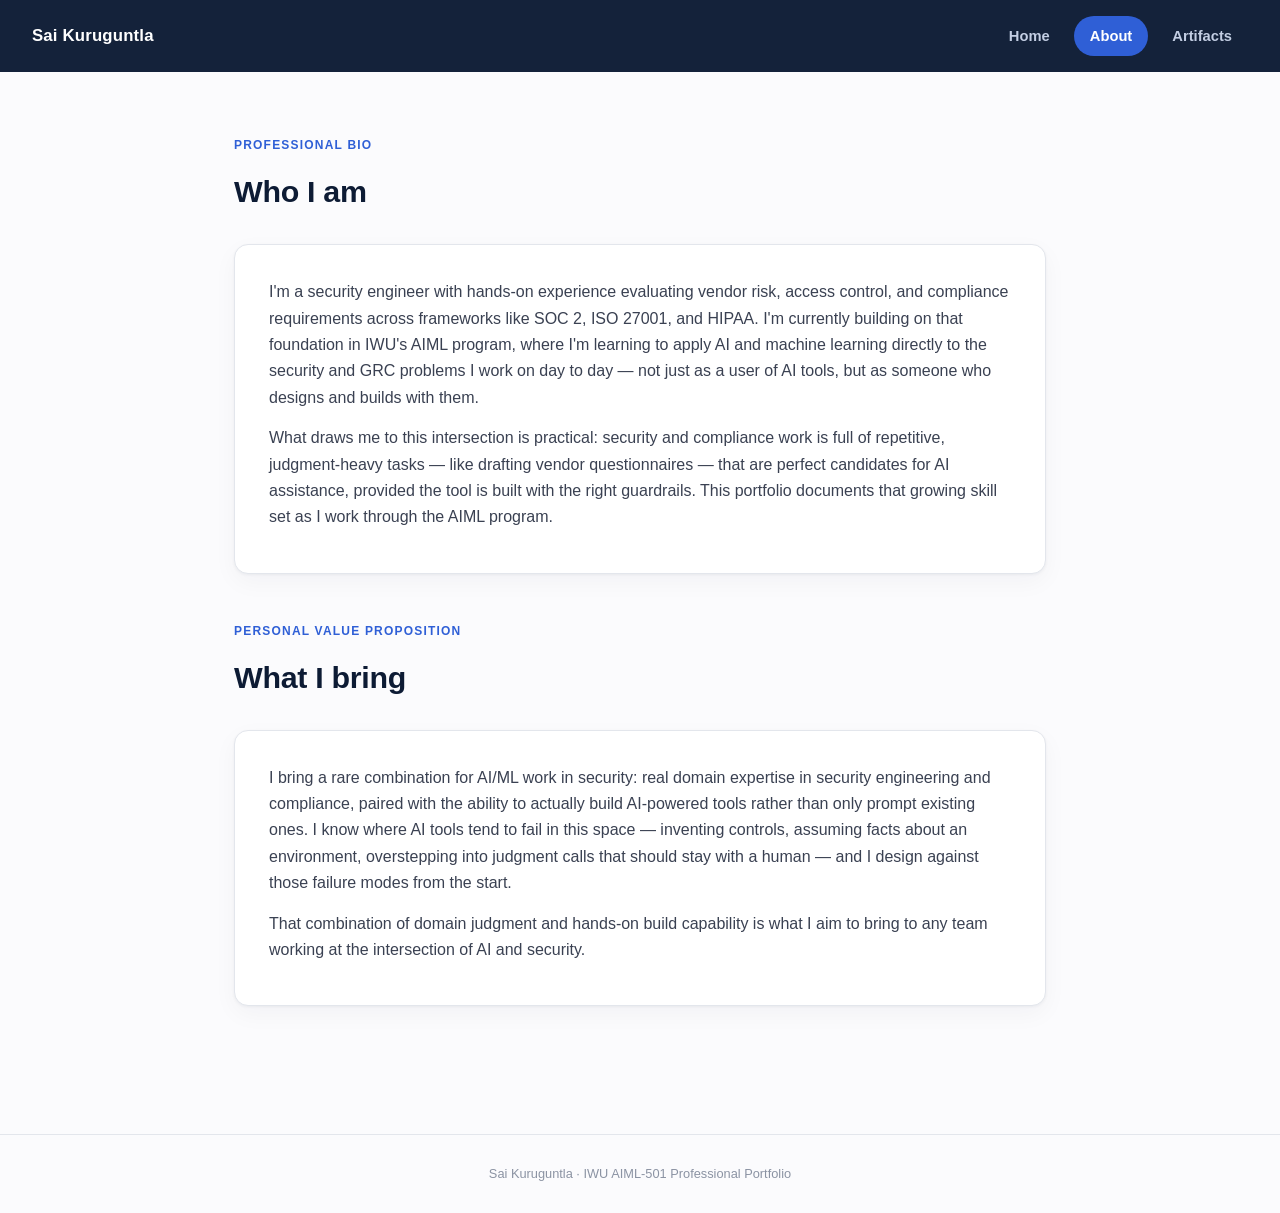
==== about.html @ 4fc4275c "Add files via upload" ====
<!DOCTYPE html>
<html lang="en">
<head>
<meta charset="UTF-8">
<meta name="viewport" content="width=device-width, initial-scale=1">
<title>About — Sai Kuruguntla</title>
<link rel="stylesheet" href="styles.css">
</head>
<body>

<nav class="site-nav">
  <a href="index.html" class="brand">Sai Kuruguntla</a>
  <div class="links">
    <a href="index.html" class="nav-link">Home</a>
    <a href="about.html" class="nav-link active">About</a>
    <a href="artifacts.html" class="nav-link">Artifacts</a>
  </div>
</nav>

<main>
  <div class="section-label">Professional Bio</div>
  <h2 class="section-title">Who I am</h2>
  <div class="card">
    <p>I'm a security engineer with hands-on experience evaluating vendor risk, access control, and compliance requirements across frameworks like SOC 2, ISO 27001, and HIPAA. I'm currently building on that foundation in IWU's AIML program, where I'm learning to apply AI and machine learning directly to the security and GRC problems I work on day to day — not just as a user of AI tools, but as someone who designs and builds with them.</p>
    <p>What draws me to this intersection is practical: security and compliance work is full of repetitive, judgment-heavy tasks — like drafting vendor questionnaires — that are perfect candidates for AI assistance, provided the tool is built with the right guardrails. This portfolio documents that growing skill set as I work through the AIML program.</p>
  </div>

  <div class="section-label" style="margin-top:48px;">Personal Value Proposition</div>
  <h2 class="section-title">What I bring</h2>
  <div class="card">
    <p>I bring a rare combination for AI/ML work in security: real domain expertise in security engineering and compliance, paired with the ability to actually build AI-powered tools rather than only prompt existing ones. I know where AI tools tend to fail in this space — inventing controls, assuming facts about an environment, overstepping into judgment calls that should stay with a human — and I design against those failure modes from the start.</p>
    <p>That combination of domain judgment and hands-on build capability is what I aim to bring to any team working at the intersection of AI and security.</p>
  </div>
</main>

<footer class="site-footer">Sai Kuruguntla · IWU AIML-501 Professional Portfolio</footer>

</body>
</html>
---- styles.css ----
/* Shared styles for Sai Kuruguntla — AIML-501 Portfolio */
:root {
  --navy: #0d1b34;
  --navy-light: #16264a;
  --blue: #2f5fd6;
  --blue-light: #eaf0ff;
  --ink: #1f2430;
  --muted: #5b6472;
  --border: #e3e6ec;
  --bg: #fbfbfd;
  color-scheme: light;
}
* { box-sizing: border-box; margin: 0; padding: 0; }
body {
  font-family: -apple-system, BlinkMacSystemFont, "Segoe UI", Helvetica, Arial, sans-serif;
  color: var(--ink);
  background: var(--bg);
  line-height: 1.65;
  -webkit-font-smoothing: antialiased;
}

/* Nav */
.site-nav {
  position: sticky; top: 0; z-index: 50;
  background: rgba(13, 27, 52, 0.97);
  backdrop-filter: blur(6px);
  display: flex; align-items: center; justify-content: space-between;
  padding: 16px 32px;
}
.site-nav .brand {
  color: #fff; font-weight: 700; font-size: 1.05rem; text-decoration: none;
  letter-spacing: 0.01em;
}
.site-nav .links { display: flex; gap: 8px; }
.site-nav a.nav-link {
  color: #c3ceE3; text-decoration: none; font-weight: 600; font-size: 0.92rem;
  padding: 8px 16px; border-radius: 999px; transition: all .15s ease;
}
.site-nav a.nav-link:hover { color: #fff; background: rgba(255,255,255,0.08); }
.site-nav a.nav-link.active { color: #fff; background: var(--blue); }

/* Hero */
.hero {
  background: linear-gradient(150deg, var(--navy) 0%, var(--navy-light) 55%, #1d3566 100%);
  color: #fff; text-align: center; padding: 96px 24px 88px;
  position: relative; overflow: hidden;
}
.hero::before {
  content: ""; position: absolute; inset: 0;
  background: radial-gradient(circle at 80% 10%, rgba(47,95,214,0.35), transparent 45%),
              radial-gradient(circle at 15% 90%, rgba(47,95,214,0.25), transparent 40%);
}
.hero * { position: relative; }
.eyebrow {
  display: inline-block; text-transform: uppercase; letter-spacing: 0.12em;
  font-size: 0.75rem; font-weight: 700; color: #9db4e8; margin-bottom: 18px;
}
.hero h1 { font-size: 2.6rem; font-weight: 800; margin-bottom: 14px; letter-spacing: -0.01em; }
.hero p.lede { font-size: 1.15rem; color: #cbd5f0; max-width: 620px; margin: 0 auto 32px; }
.hero-ctas { display: flex; gap: 14px; justify-content: center; flex-wrap: wrap; }

.btn {
  display: inline-block; text-decoration: none; font-weight: 700; font-size: 0.95rem;
  padding: 13px 26px; border-radius: 8px; transition: all .15s ease;
}
.btn-primary { background: var(--blue); color: #fff; }
.btn-primary:hover { background: #2350bd; transform: translateY(-1px); }
.btn-ghost { background: rgba(255,255,255,0.08); color: #fff; border: 1px solid rgba(255,255,255,0.25); }
.btn-ghost:hover { background: rgba(255,255,255,0.16); }

/* Main content */
main { max-width: 860px; margin: 0 auto; padding: 64px 24px 100px; }
.section-label {
  text-transform: uppercase; letter-spacing: 0.1em; font-size: 0.75rem; font-weight: 700;
  color: var(--blue); margin-bottom: 10px;
}
h2.section-title { font-size: 1.9rem; font-weight: 800; color: var(--navy); margin-bottom: 28px; letter-spacing: -0.01em; }
h3 { font-size: 1.15rem; color: var(--navy); margin: 22px 0 8px; font-weight: 700; }
p { color: #3a4152; margin-bottom: 14px; }
ul { margin: 0 0 14px 22px; color: #3a4152; }
li { margin-bottom: 7px; }

.card {
  background: #fff; border: 1px solid var(--border); border-radius: 14px;
  padding: 34px 34px 28px; box-shadow: 0 1px 3px rgba(16,33,63,0.05), 0 8px 24px rgba(16,33,63,0.04);
  margin-bottom: 28px;
}
.card + .card { margin-top: 28px; }

.tag {
  display: inline-block; background: var(--blue-light); color: var(--blue);
  font-size: 0.72rem; font-weight: 800; padding: 5px 12px; border-radius: 999px;
  margin-right: 6px; margin-bottom: 14px; letter-spacing: 0.04em; text-transform: uppercase;
}

.avatar-badge {
  width: 84px; height: 84px; border-radius: 50%; background: var(--blue);
  color: #fff; font-size: 2rem; font-weight: 800; display: flex; align-items: center;
  justify-content: center; margin: 0 auto 20px; border: 4px solid rgba(255,255,255,0.25);
}

/* Screenshot gallery */
.shot-grid {
  display: grid; grid-template-columns: repeat(auto-fit, minmax(260px, 1fr));
  gap: 18px; margin: 18px 0 8px;
}
.shot {
  border: 1px solid var(--border); border-radius: 10px; overflow: hidden;
  background: #fff;
}
.shot img { width: 100%; display: block; background: #f1f3f8; }
.shot .caption {
  padding: 10px 14px; font-size: 0.82rem; color: var(--muted); border-top: 1px solid var(--border);
}
.shot.placeholder {
  aspect-ratio: 16/10; display: flex; align-items: center; justify-content: center;
  color: #b7bfcc; font-size: 0.85rem; font-style: italic; text-align: center; padding: 16px;
}

.cta-link { color: var(--blue); font-weight: 700; text-decoration: none; }
.cta-link:hover { text-decoration: underline; }

footer.site-footer {
  text-align: center; color: #8b93a3; font-size: 0.8rem; padding: 28px 24px;
  border-top: 1px solid var(--border);
}

/* Bot UI recreations (device frame mockups) */
.device-frame {
  border-radius: 10px; overflow: hidden; border: 1px solid var(--border);
  box-shadow: 0 4px 16px rgba(16,33,63,0.08); margin: 22px 0; background: #fff;
}
.device-frame .bar { background: #1c2534; padding: 9px 14px; display: flex; align-items: center; gap: 7px; }
.device-frame .dot { width: 10px; height: 10px; border-radius: 50%; }
.device-frame .dot.red { background: #ff5f57; }
.device-frame .dot.yellow { background: #ffbd2e; }
.device-frame .dot.green { background: #28c840; }
.device-frame .toolbar-title { color: #c7cede; font-size: 0.74rem; margin-left: 10px; }
.device-frame .content { padding: 30px 24px; background: #f4f6fa; }
.mock-card { background: #fff; border-radius: 12px; padding: 26px 28px; max-width: 440px; margin: 0 auto; box-shadow: 0 1px 3px rgba(16,33,63,0.07); }
.mock-progress { display: flex; gap: 6px; margin: 4px 0 16px; }
.mock-progress span { flex: 1; height: 5px; border-radius: 3px; background: #e3e6ec; }
.mock-progress span.filled { background: var(--navy); }
.mock-step-tag {
  display: inline-block; background: var(--blue-light); color: var(--blue);
  font-size: 0.68rem; font-weight: 800; padding: 4px 10px; border-radius: 6px; margin-bottom: 10px; letter-spacing: 0.03em;
}
.mock-title { font-size: 1.05rem; font-weight: 800; color: var(--navy); margin-bottom: 6px; }
.mock-sub { font-size: 0.82rem; color: var(--muted); margin-bottom: 16px; }
.mock-btn { display: inline-block; background: var(--navy); color: #fff !important; font-weight: 700; font-size: 0.82rem; padding: 9px 18px; border-radius: 6px; text-decoration: none; margin-top: 4px; }
.mock-option { border: 1px solid var(--border); border-radius: 8px; padding: 11px 14px; margin-bottom: 8px; font-size: 0.82rem; color: #333; }
.mock-option.selected { border-color: var(--blue); border-width: 2px; background: var(--blue-light); color: var(--navy); }
.mock-option strong { display: block; font-size: 0.85rem; margin-bottom: 1px; }
.mock-option span.desc { color: var(--muted); font-size: 0.76rem; }
.mock-question { display: flex; gap: 12px; padding: 11px 0; border-bottom: 1px solid var(--border); font-size: 0.82rem; color: #333; text-align: left; }
.mock-question:last-child { border-bottom: none; }
.mock-qnum { flex: 0 0 20px; height: 20px; border-radius: 50%; background: var(--navy); color: #fff; font-size: 0.68rem; font-weight: 800; display: flex; align-items: center; justify-content: center; }
.mock-tags { margin-bottom: 14px; }
.mock-tags span { display: inline-block; background: var(--blue-light); color: var(--blue); font-size: 0.68rem; font-weight: 700; padding: 3px 10px; border-radius: 999px; margin-right: 6px; }
.mock-caption { text-align: center; font-size: 0.8rem; color: var(--muted); padding: 12px 16px; border-top: 1px solid var(--border); background: #fff; }

@media (max-width: 640px) {
  .site-nav { padding: 14px 18px; }
  .hero { padding: 72px 20px 64px; }
  .hero h1 { font-size: 2rem; }
  main { padding: 44px 18px 72px; }
  .card { padding: 24px 20px 20px; }
}
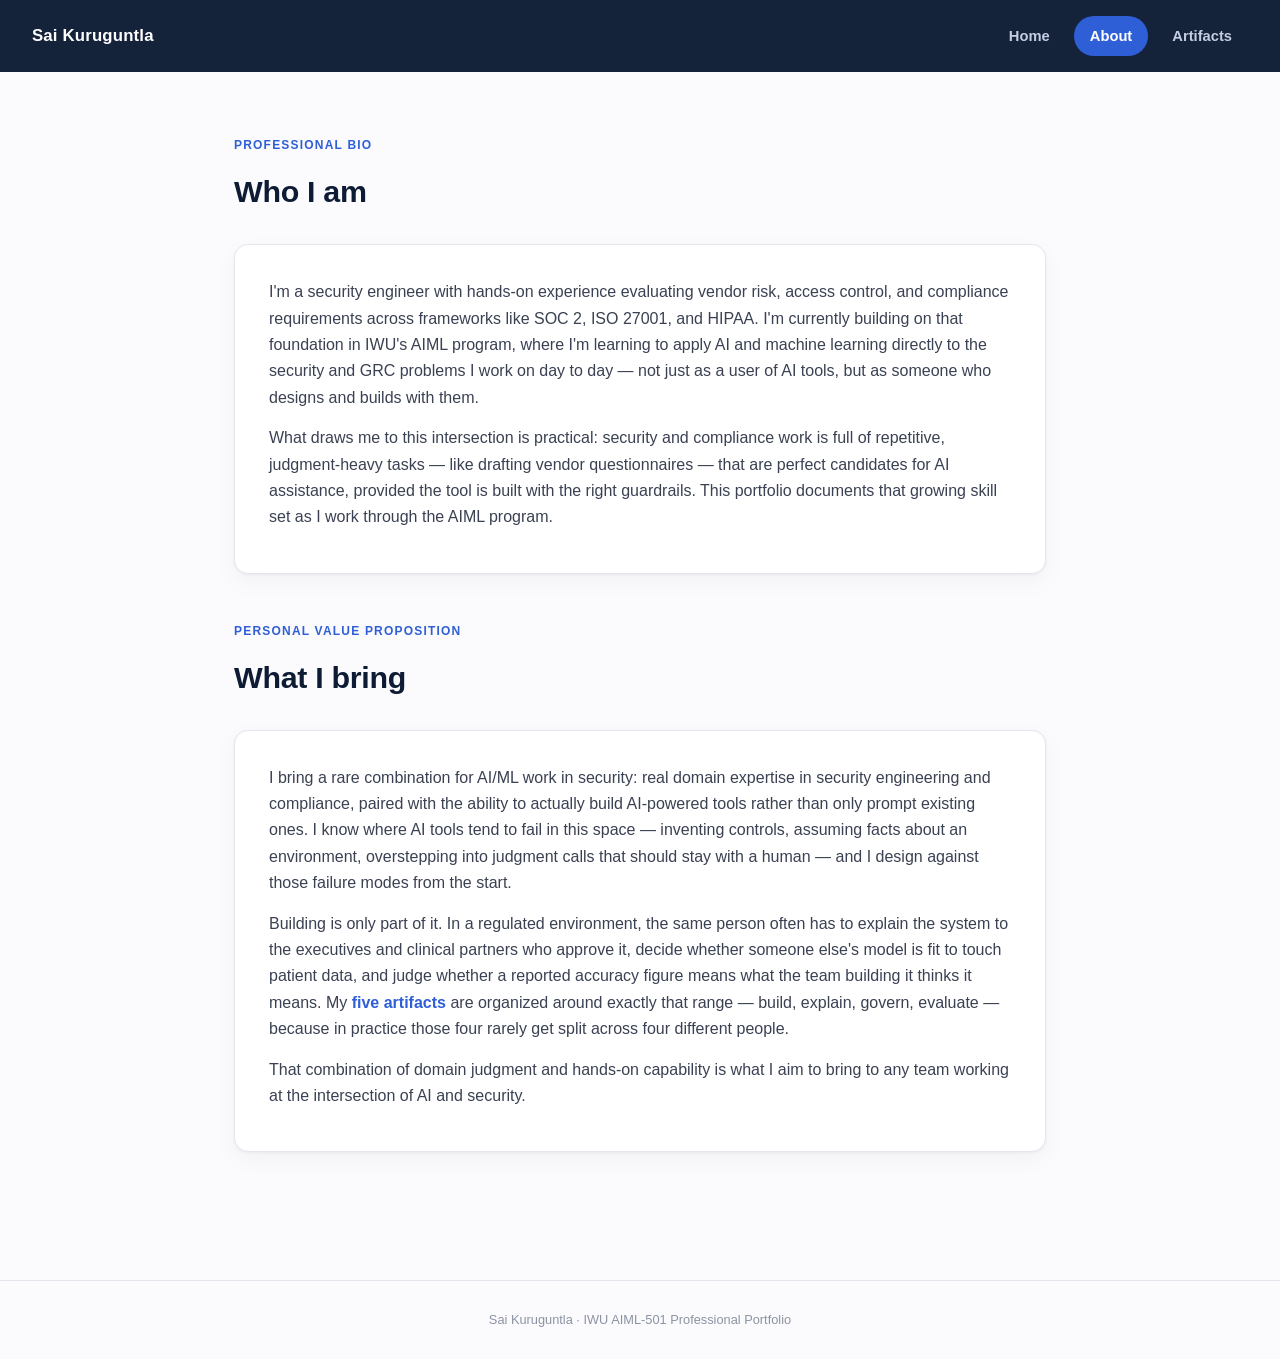
==== commit ac7b9e32: "Add files via upload" ====
--- a/about.html
+++ b/about.html
@@ -29,7 +29,8 @@
   <h2 class="section-title">What I bring</h2>
   <div class="card">
     <p>I bring a rare combination for AI/ML work in security: real domain expertise in security engineering and compliance, paired with the ability to actually build AI-powered tools rather than only prompt existing ones. I know where AI tools tend to fail in this space — inventing controls, assuming facts about an environment, overstepping into judgment calls that should stay with a human — and I design against those failure modes from the start.</p>
-    <p>That combination of domain judgment and hands-on build capability is what I aim to bring to any team working at the intersection of AI and security.</p>
+    <p>Building is only part of it. In a regulated environment, the same person often has to explain the system to the executives and clinical partners who approve it, decide whether someone else's model is fit to touch patient data, and judge whether a reported accuracy figure means what the team building it thinks it means. My <a href="artifacts.html" class="cta-link">five artifacts</a> are organized around exactly that range — build, explain, govern, evaluate — because in practice those four rarely get split across four different people.</p>
+    <p>That combination of domain judgment and hands-on capability is what I aim to bring to any team working at the intersection of AI and security.</p>
   </div>
 </main>
 
--- a/styles.css
+++ b/styles.css
@@ -120,6 +120,36 @@
 .cta-link { color: var(--blue); font-weight: 700; text-decoration: none; }
 .cta-link:hover { text-decoration: underline; }
 
+/* Anchor offset so sticky nav doesn't cover jumped-to headings */
+.anchor { scroll-margin-top: 88px; }
+
+/* Artifact index / jump list */
+.index-list { display: grid; gap: 10px; margin-top: 4px; }
+.index-item {
+  display: flex; align-items: flex-start; gap: 14px; text-decoration: none;
+  border: 1px solid var(--border); border-radius: 10px; padding: 13px 16px;
+  background: #fff; transition: all .15s ease;
+}
+.index-item:hover { border-color: var(--blue); background: var(--blue-light); transform: translateX(2px); }
+.index-num {
+  flex: 0 0 26px; height: 26px; border-radius: 7px; background: var(--navy); color: #fff;
+  font-size: 0.78rem; font-weight: 800; display: flex; align-items: center; justify-content: center;
+}
+.index-text { display: flex; flex-direction: column; }
+.index-text strong { color: var(--navy); font-size: 0.95rem; line-height: 1.4; }
+.index-text span { color: var(--muted); font-size: 0.82rem; margin-top: 2px; }
+
+/* Competency matrix */
+.matrix { width: 100%; border-collapse: collapse; margin: 6px 0 4px; font-size: 0.85rem; }
+.matrix th, .matrix td { text-align: left; padding: 10px 12px; border-bottom: 1px solid var(--border); vertical-align: top; }
+.matrix th {
+  color: var(--blue); font-size: 0.72rem; text-transform: uppercase; letter-spacing: 0.07em;
+  font-weight: 800; border-bottom: 1px solid #c9cfda;
+}
+.matrix td:first-child { color: var(--navy); font-weight: 700; white-space: nowrap; }
+.matrix tr:last-child td { border-bottom: none; }
+.table-scroll { overflow-x: auto; }
+
 footer.site-footer {
   text-align: center; color: #8b93a3; font-size: 0.8rem; padding: 28px 24px;
   border-top: 1px solid var(--border);
